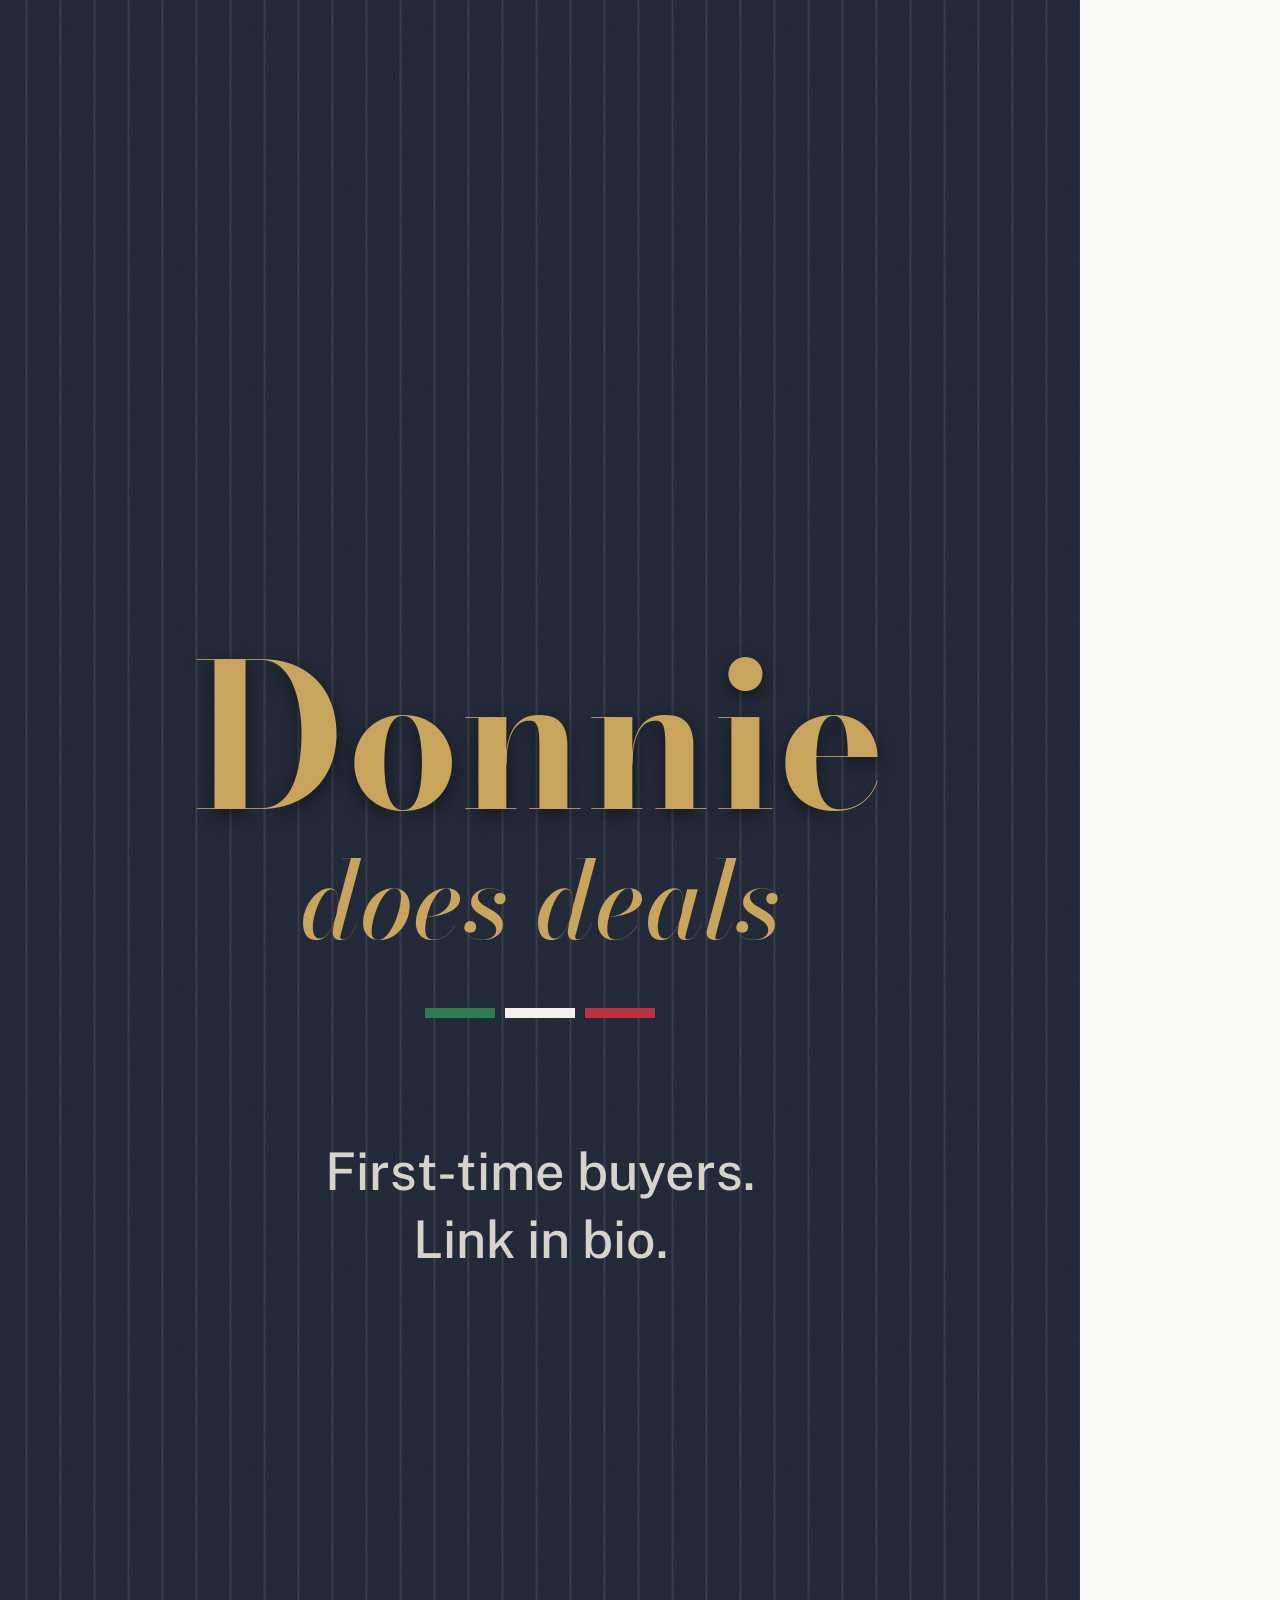
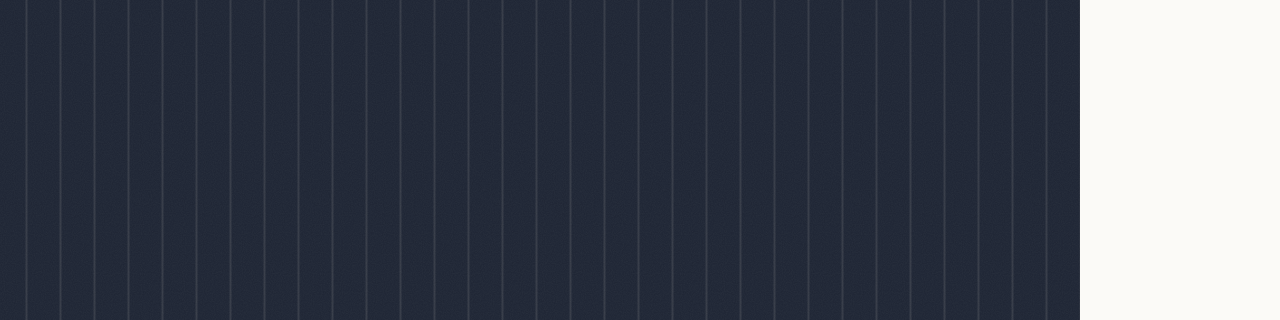
==== brand/endcard.html @ bb724e46 "Landing page, first-time buyer check, short links, lead endpoint Co-Authored-By: Claude Opus 5.5 <no" ====
<!doctype html><html><head><meta charset="utf-8">
<link href="https://fonts.googleapis.com/css2?family=Bodoni+Moda:ital,opsz,wght@0,6..96,700;1,6..96,500&family=Public+Sans:wght@500&display=swap" rel="stylesheet">
<link rel="stylesheet" href="../assets/site.css">
<style>
  html, body { margin: 0; width: 1080px; height: 1920px; }
  .card { width: 1080px; height: 1920px; display: flex; flex-direction: column; align-items: center; justify-content: center; text-align: center; }
  .card .mark { justify-items: center; }
  .card .mark-name { font-size: 200px; text-shadow: 0 6px 18px rgba(0,0,0,.45); font-variation-settings: "opsz" 40; }
  .card .mark-tag { font-size: 108px; margin-top: 8px; padding: 0; }
  .card .stitch { gap: 10px; margin-top: 44px; padding: 0; }
  .card .stitch i { width: 70px; height: 10px; }
  .card p { margin-top: 120px; font: 500 52px/1.3 var(--text); color: rgba(236,230,217,.9); }
</style></head><body>
<div class="card worsted">
  <span class="mark"><span class="mark-name">Donnie</span><span class="mark-tag">does deals</span><span class="stitch"><i></i><i></i><i></i></span></span>
  <p>First-time buyers.<br>Link in bio.</p>
</div></body></html>
---- assets/site.css ----
/* Donnie Does Deals — a pinstripe suit with gilt lettering.
   One loud thing (the worsted + gilt hero), everything else quiet and plain. */
:root {
  --worsted: #1d2433;
  --worsted-deep: #161c28;
  --chalk: #ece6d9;
  --gilt: #c8a45c;
  --gilt-hi: #e3c98c;
  --gilt-shade: #7c6230;
  --barolo: #6b1c2a;
  --shirt: #fbfaf7;
  --ink: #1d2433;
  --ink-soft: #4a5263;
  --rule: rgba(29, 36, 51, 0.14);
  --verde: #2e7d4f;
  --bianco: #f4f1ea;
  --rosso: #b8333a;
  --display: "Bodoni Moda", "Didot", "Bodoni 72", Georgia, serif;
  --text: "Public Sans", system-ui, -apple-system, "Segoe UI", sans-serif;
  --wrap: 68rem;
  --gutter: clamp(1rem, 5vw, 2.5rem);
}

*, *::before, *::after { box-sizing: border-box; }
html { -webkit-text-size-adjust: 100%; }
body {
  margin: 0;
  background: var(--shirt);
  color: var(--ink);
  font: 400 1.0625rem/1.55 var(--text);
  text-rendering: optimizeLegibility;
}
img { max-width: 100%; display: block; }
a { color: inherit; }
h1, h2, h3, legend { font-family: var(--display); font-weight: 700; margin: 0; }
p { margin: 0; }

.wrap { max-width: var(--wrap); margin: 0 auto; padding: 0 var(--gutter); }

.visually-hidden {
  position: absolute !important; width: 1px; height: 1px; overflow: hidden;
  clip: rect(0 0 0 0); white-space: nowrap;
}

/* ---- The fabric: navy worsted with a soft chalk stripe ---- */
.worsted {
  color: var(--chalk);
  background-color: var(--worsted);
  background-image:
    repeating-linear-gradient(90deg,
      rgba(236, 230, 217, 0) 0 25px,
      rgba(236, 230, 217, 0.05) 25px 26px,
      rgba(236, 230, 217, 0.11) 26px 27px,
      rgba(236, 230, 217, 0.05) 27px 28px,
      rgba(236, 230, 217, 0) 28px 34px),
    url("data:image/svg+xml,%3Csvg xmlns='http://www.w3.org/2000/svg' width='180' height='180'%3E%3Cfilter id='n'%3E%3CfeTurbulence type='fractalNoise' baseFrequency='.9' numOctaves='2' stitchTiles='stitch'/%3E%3CfeColorMatrix values='0 0 0 0 1 0 0 0 0 1 0 0 0 0 1 0 0 0 .05 0'/%3E%3C/filter%3E%3Crect width='100%25' height='100%25' filter='url(%23n)'/%3E%3C/svg%3E");
}

/* ---- Wordmark: gilt sign lettering ---- */
.mark { display: inline-grid; justify-items: start; text-decoration: none; color: var(--gilt); }
.mark-name {
  font: 700 2.1rem/0.9 var(--display);
  letter-spacing: 0.01em;
  text-shadow: 0 -1px 0 var(--gilt-hi), 0 2px 0 var(--gilt-shade);
}
.mark-tag { font: italic 500 1.15rem/1.2 var(--display); margin-top: 0.15rem; padding-left: 0.1rem; }
.stitch { display: flex; gap: 3px; margin-top: 0.5rem; padding-left: 0.15rem; }
.stitch i { width: 14px; height: 3px; display: block; }
.stitch i:nth-child(1) { background: var(--verde); }
.stitch i:nth-child(2) { background: var(--bianco); }
.stitch i:nth-child(3) { background: var(--rosso); }

/* ---- Hero ---- */
.hero { display: flex; }
@media (min-width: 52rem) { .hero { min-height: 88svh; } }
.hero > .wrap {
  width: 100%;
  display: flex; flex-direction: column; justify-content: space-between;
  padding-top: clamp(1.5rem, 5vw, 2.75rem);
  padding-bottom: clamp(2.5rem, 8vw, 5rem);
  gap: clamp(4rem, 14vh, 8rem);
}
.hero-body { display: grid; gap: 2.5rem; align-items: end; }
.hero-copy { max-width: 38rem; }
.hero h1 {
  font-size: clamp(2.65rem, 10vw, 4.75rem);
  line-height: 1.02;
  letter-spacing: -0.012em;
  font-variation-settings: "opsz" 32;
  text-wrap: balance;
}
.lede { margin-top: 1.25rem; max-width: 34rem; font-size: 1.125rem; color: rgba(236, 230, 217, 0.88); }
.hero .btn { margin-top: 2rem; }
.fine { margin-top: 0.85rem; font-size: 0.9375rem; color: rgba(236, 230, 217, 0.7); }

.portrait {
  margin: 0; justify-self: start;
  width: min(15rem, 62vw); aspect-ratio: 4 / 5;
  border: 2px solid var(--gilt); outline: 1px solid var(--gilt-shade); outline-offset: 5px;
  border-radius: 50% / 42%; overflow: hidden;
}
.portrait img { width: 100%; height: 100%; object-fit: cover; }
@media (min-width: 52rem) {
  .hero-body { grid-template-columns: 1fr auto; }
  .portrait { justify-self: end; width: 17rem; }
}

/* ---- Buttons ---- */
.btn {
  display: inline-block; cursor: pointer;
  font: 600 1.0625rem/1 var(--text);
  padding: 1.05rem 1.5rem; border: 0; border-radius: 2px;
  transition: background-color 0.15s ease;
}
.btn-gilt { background: var(--gilt); color: var(--worsted-deep); box-shadow: inset 0 -2px 0 var(--gilt-shade); }
.btn-gilt:hover { background: var(--gilt-hi); }
.btn-ink { background: var(--worsted); color: var(--chalk); }
.btn-ink:hover { background: var(--worsted-deep); }
:focus-visible { outline: 3px solid var(--gilt); outline-offset: 3px; }
.shirt :focus-visible, .quiz :focus-visible { outline-color: var(--barolo); }

/* ---- How it works (a real sequence, so it's numbered) ---- */
.steps { padding: clamp(3.5rem, 10vw, 6rem) 0 clamp(2rem, 6vw, 3.5rem); }
.steps h2, .closer h2 { font-size: clamp(1.9rem, 6vw, 2.75rem); line-height: 1.1; }
.step-list { list-style: none; counter-reset: step; padding: 0; margin: 2.25rem 0 0; display: grid; gap: 2rem; }
.step-list li { counter-increment: step; display: grid; grid-template-columns: 2.75rem 1fr; column-gap: 1rem; align-items: start; max-width: 40rem; }
.step-list li::before {
  content: counter(step);
  font: italic 500 2.6rem/1 var(--display);
  color: var(--barolo);
}
.step-list h3 { font-size: 1.35rem; line-height: 1.25; }
.step-list p { margin-top: 0.35rem; color: var(--ink-soft); }
@media (min-width: 60rem) {
  .step-list { grid-template-columns: repeat(3, 1fr); gap: 2.5rem; }
}

/* ---- A word from Donnie ---- */
.word { padding: clamp(1.5rem, 5vw, 3rem) 0 clamp(3.5rem, 10vw, 6rem); }
.word blockquote { margin: 0; padding-top: 2rem; border-top: 1px solid var(--rule); max-width: 44rem; }
.word blockquote p { font: italic 500 clamp(1.45rem, 4.6vw, 2rem)/1.35 var(--display); font-variation-settings: "opsz" 24; }
.word blockquote footer { margin-top: 1rem; font-weight: 600; color: var(--ink-soft); }

/* ---- Closer ---- */
.closer { padding: clamp(3.5rem, 10vw, 5.5rem) 0; }
.closer .btn { margin-top: 1.5rem; }

/* ---- Footer ---- */
.site-foot { background: var(--worsted-deep); color: rgba(236, 230, 217, 0.72); font-size: 0.9375rem; padding: 2.25rem 0 calc(2.25rem + env(safe-area-inset-bottom)); }
.site-foot .wrap { display: grid; gap: 0.6rem; }
.foot-mark { font: 700 1.2rem/1 var(--display); color: var(--gilt); }
.site-foot a { color: var(--chalk); }

/* ---- Quiz ---- */
.quiz {
  padding: 0; border: 0; color: var(--ink); background: var(--shirt);
  width: 100%; max-width: 100%; height: 100%; max-height: 100%; margin: 0;
}
.quiz::backdrop { background: rgba(22, 28, 40, 0.72); }
@media (min-width: 40rem) {
  .quiz { width: 34rem; height: auto; max-height: 92vh; margin: auto; border-radius: 3px; }
}
.quiz-inner { padding: 1rem var(--gutter) calc(2rem + env(safe-area-inset-bottom)); }
.quiz-top { display: flex; align-items: center; justify-content: space-between; min-height: 2.75rem; }
.quiz-back, .quiz-close {
  background: none; border: 0; padding: 0.6rem 0; cursor: pointer;
  font: 500 0.9375rem/1 var(--text); color: var(--ink-soft); text-decoration: underline; text-underline-offset: 3px;
}
.quiz-back[hidden] { display: block; visibility: hidden; }
.quiz-count { font-size: 0.9375rem; color: var(--ink-soft); }
.progress { height: 3px; background: var(--rule); margin: 0.25rem 0 2rem; }
.progress span { display: block; height: 100%; width: 0; background: var(--gilt-shade); transition: width 0.25s ease; }

.q { border: 0; margin: 0; padding: 0; min-width: 0; display: none; }
.q.is-active { display: grid; gap: 1rem; }
.q legend { font-variation-settings: "opsz" 28; font-size: clamp(1.7rem, 6.5vw, 2.1rem); line-height: 1.15; padding: 0; margin-bottom: 1.25rem; float: left; width: 100%; }
.q legend + * { clear: both; }

.choices { display: grid; gap: 0.6rem; }
.choices button {
  text-align: left; cursor: pointer;
  font: 500 1.0625rem/1.3 var(--text); color: var(--ink);
  background: #fff; border: 1px solid var(--rule); border-radius: 3px;
  padding: 1rem 1.1rem;
}
.choices button:hover { border-color: var(--ink); }
.choices button[aria-pressed="true"] { background: var(--worsted); color: var(--chalk); border-color: var(--worsted); }
.choices-row { grid-template-columns: repeat(3, 1fr); }
.choices-row button { text-align: center; padding: 0.85rem 0.5rem; }

.field { display: grid; gap: 0.35rem; font-weight: 500; font-size: 0.9375rem; }
.field input, .field select {
  font: 400 1.0625rem/1.3 var(--text); color: var(--ink);
  padding: 0.85rem 0.9rem; border: 1px solid rgba(29, 36, 51, 0.32); border-radius: 3px; background: #fff;
  width: 100%;
}
.field input:focus, .field select:focus { border-color: var(--ink); }
.consent { font-size: 0.8125rem; line-height: 1.45; color: var(--ink-soft); }
.error { color: var(--barolo); font-weight: 500; }
.hp { position: absolute; left: -9999px; }
.q .btn { justify-self: start; margin-top: 0.5rem; }
.done h3 { font-size: 2rem; line-height: 1.15; }
.done p { color: var(--ink-soft); max-width: 30rem; }

@media (prefers-reduced-motion: reduce) {
  *, *::before, *::after { transition: none !important; animation: none !important; }
}
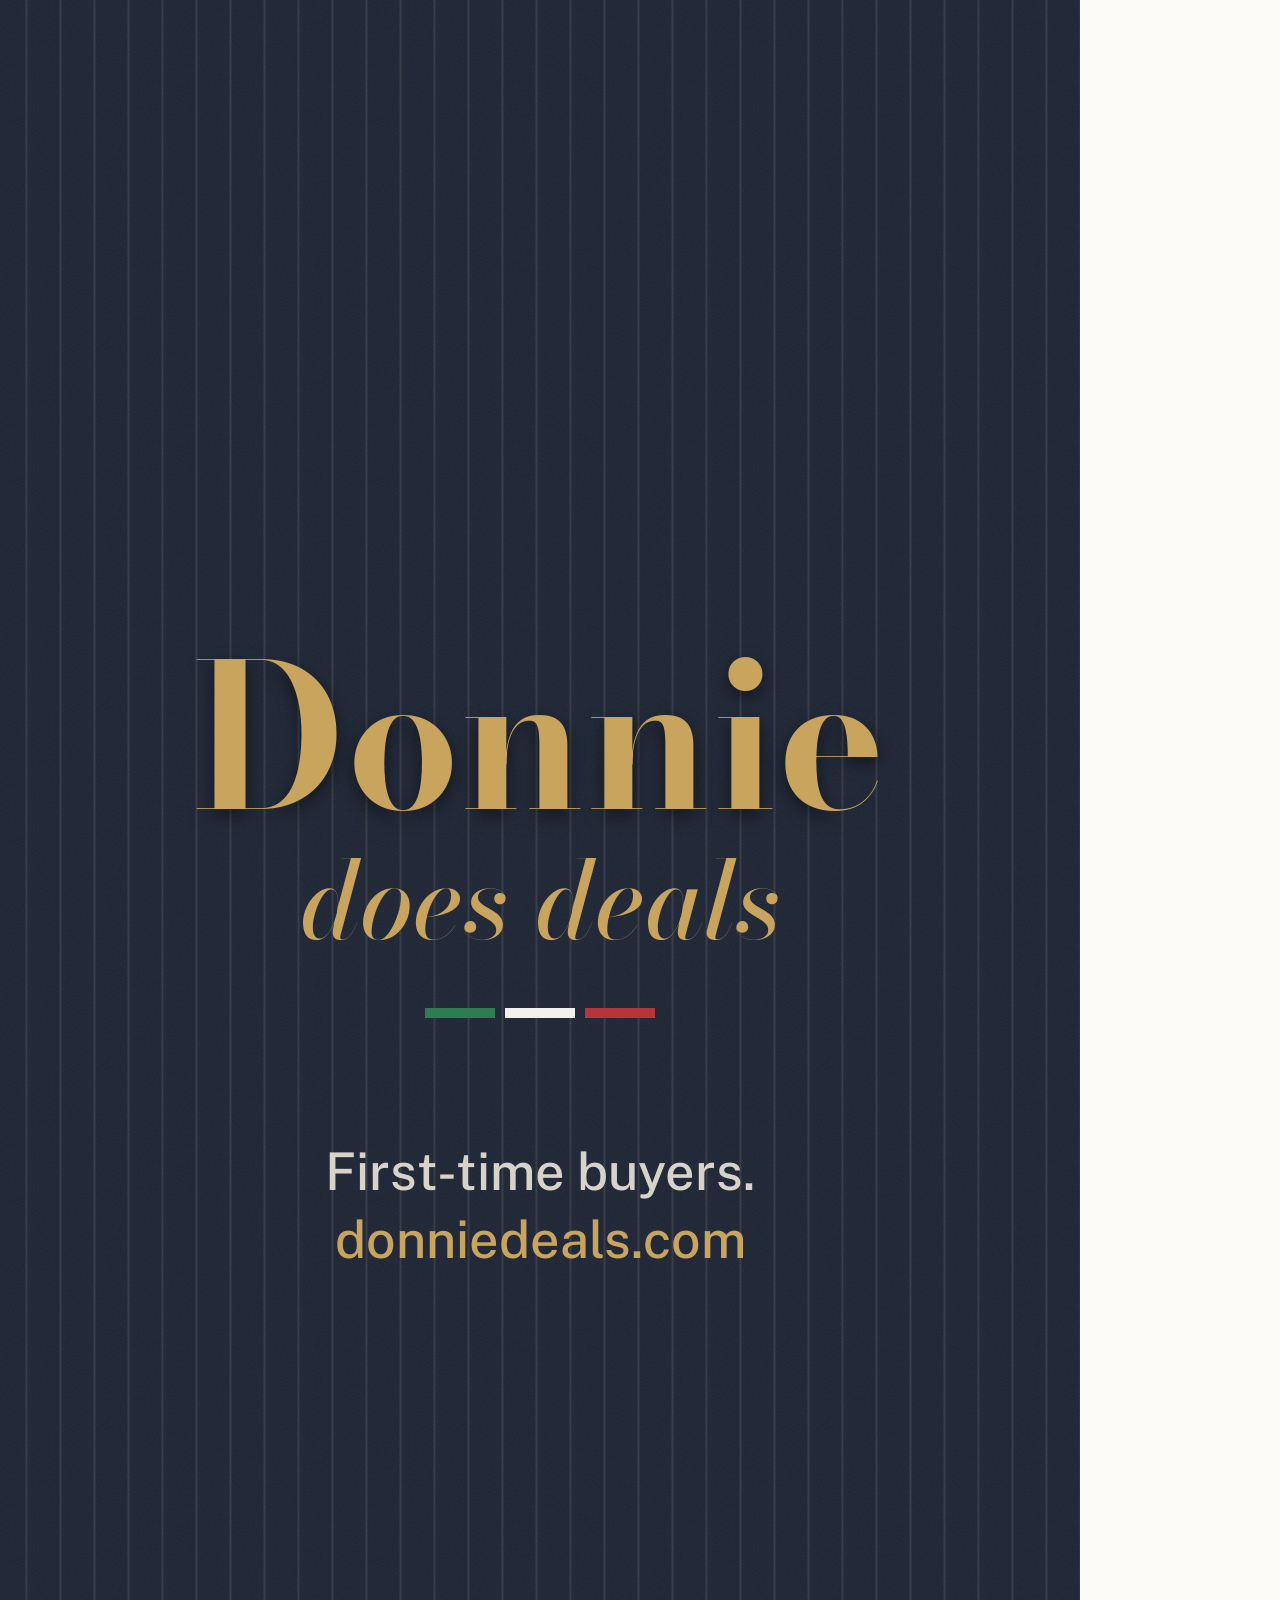
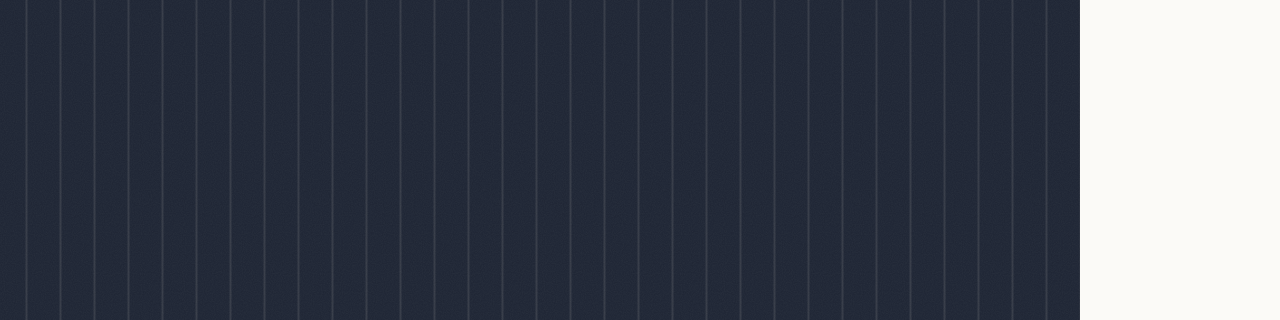
==== commit 91cc561d: "Point at donniedeals.com; endcard shows the domain Co-Authored-By: Claude Opus 5.5 <noreply@anthropi" ====
--- a/brand/endcard.html
+++ b/brand/endcard.html
@@ -9,9 +9,10 @@
   .card .mark-tag { font-size: 108px; margin-top: 8px; padding: 0; }
   .card .stitch { gap: 10px; margin-top: 44px; padding: 0; }
   .card .stitch i { width: 70px; height: 10px; }
+  .card .url { color: var(--gilt); }
   .card p { margin-top: 120px; font: 500 52px/1.3 var(--text); color: rgba(236,230,217,.9); }
 </style></head><body>
 <div class="card worsted">
   <span class="mark"><span class="mark-name">Donnie</span><span class="mark-tag">does deals</span><span class="stitch"><i></i><i></i><i></i></span></span>
-  <p>First-time buyers.<br>Link in bio.</p>
+  <p>First-time buyers.<br><span class="url">donniedeals.com</span></p>
 </div></body></html>
